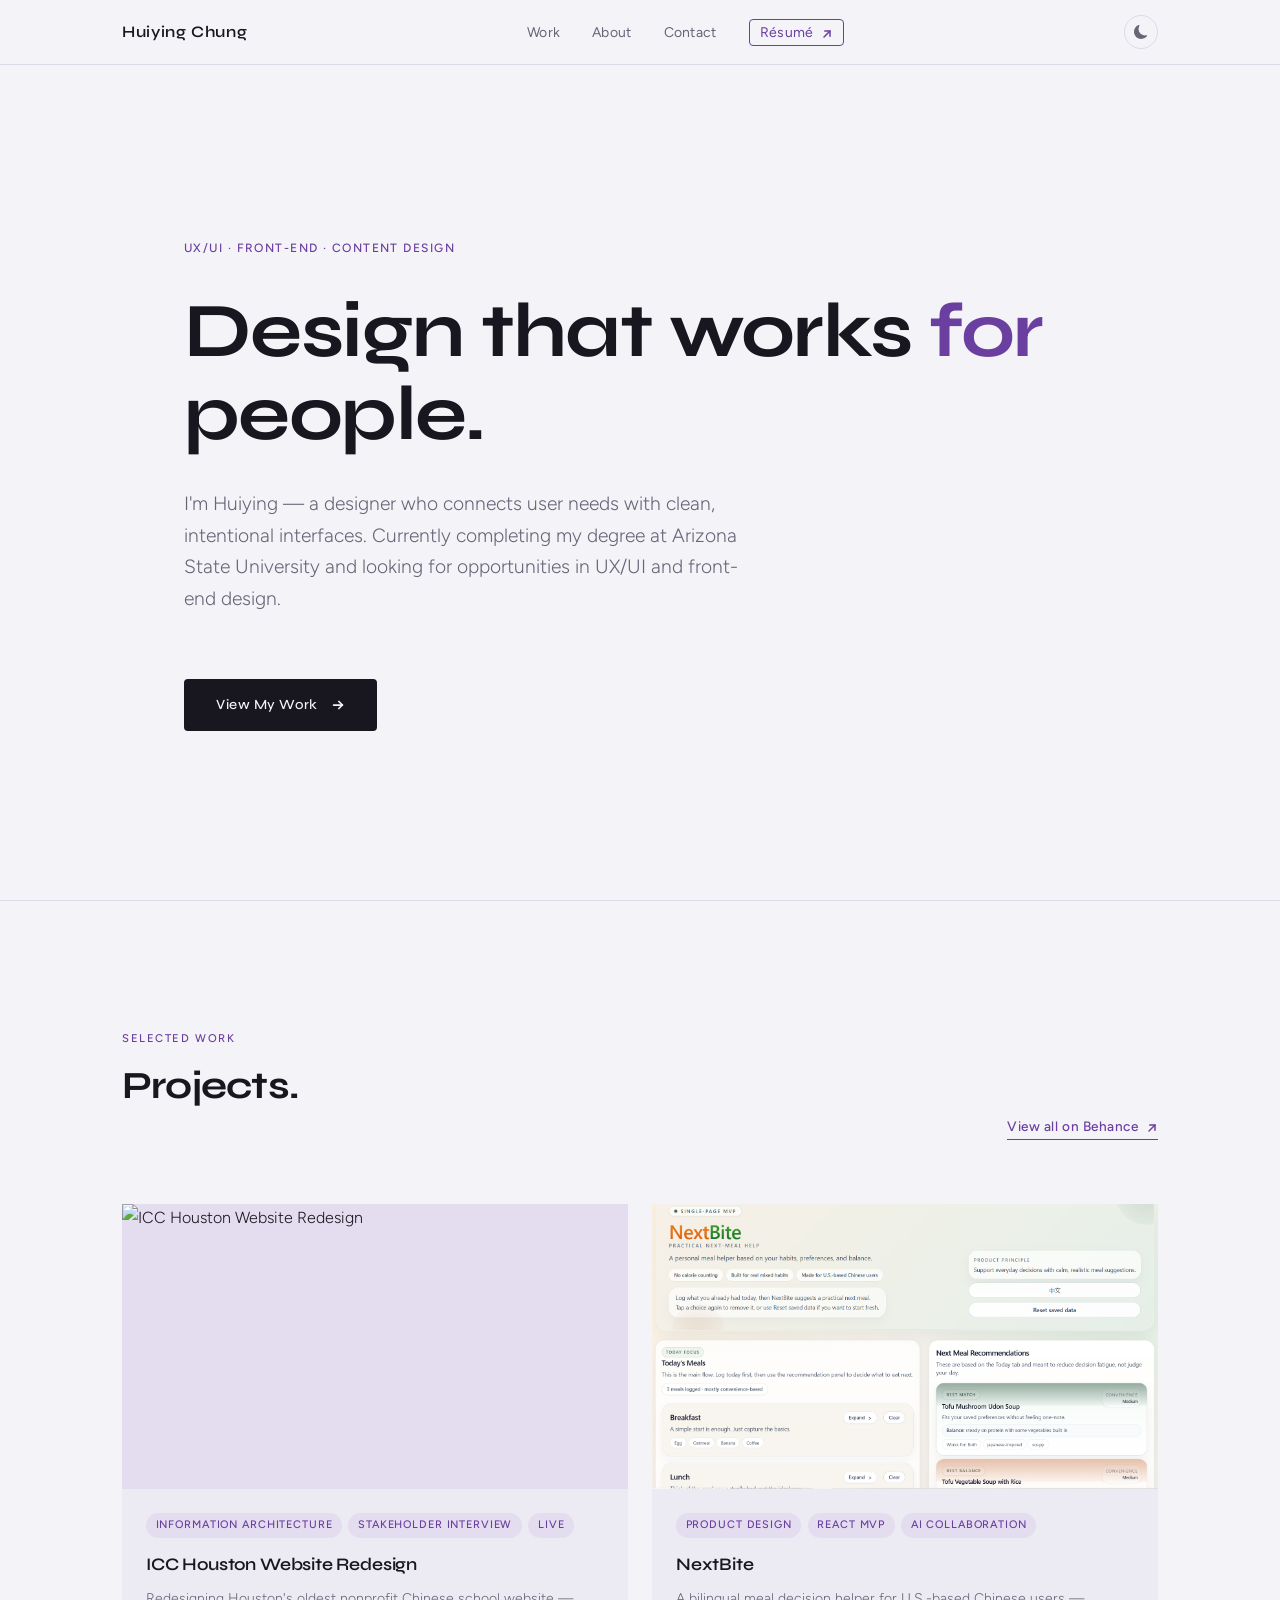
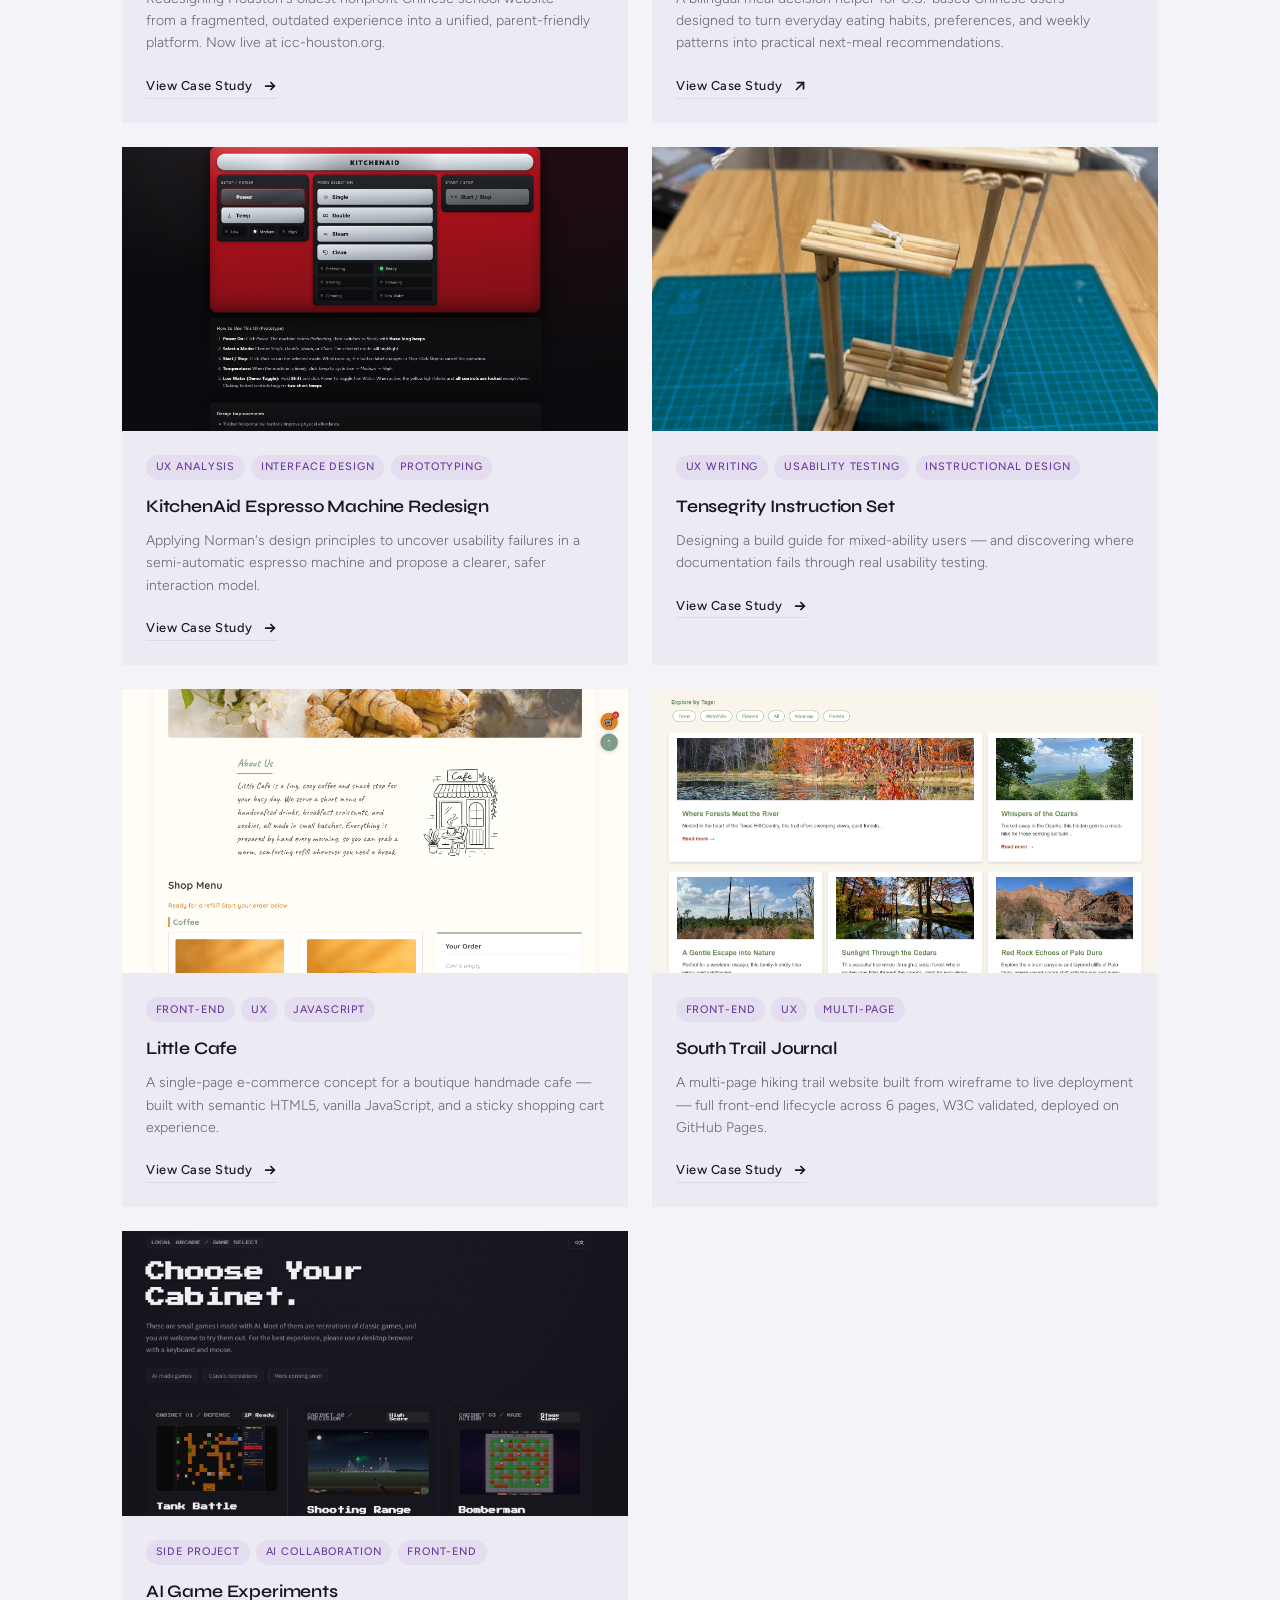
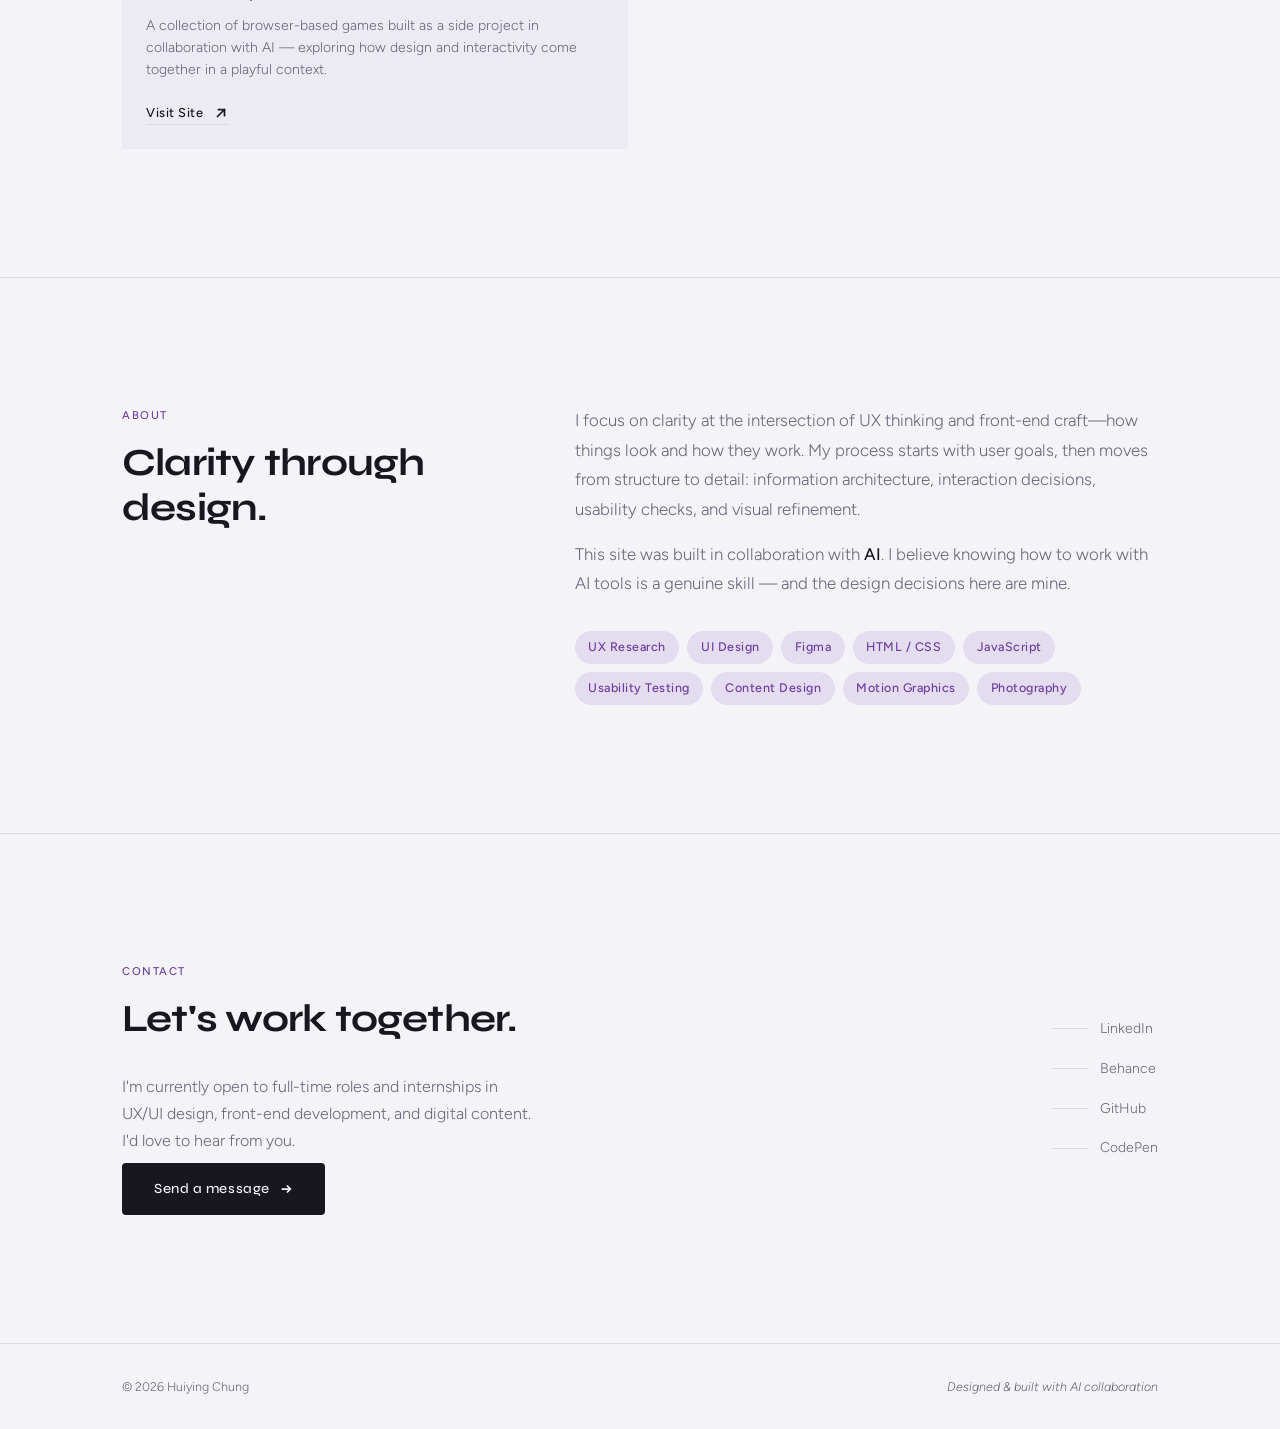
==== index.html @ ddc7950b "updated case study" ====
﻿<!DOCTYPE html>
<html lang="en">
<head>
  <meta charset="UTF-8">
  <meta name="viewport" content="width=device-width, initial-scale=1.0">
  <title>Huiying Chung — UX/UI & Front-End Designer</title>
  <link rel="icon" href="favicon.svg" type="image/svg+xml">

  <!-- Fonts: Syne (headings) + Figtree (body) -->
  <link rel="preconnect" href="https://fonts.googleapis.com">
  <link rel="preconnect" href="https://fonts.gstatic.com" crossorigin>
  <link href="https://fonts.googleapis.com/css2?family=Syne:wght@400;500;600;700&amp;family=Figtree:ital,wght@0,300;0,400;0,500;1,300&amp;display=swap" rel="stylesheet">

  <link rel="stylesheet" href="css/index.css">
  <script defer src="/_vercel/speed-insights/script.js"></script>

  <!-- SEO -->
  <meta name="description" content="Huiying Chung — UX/UI and front-end designer specializing in user-centered interfaces, content design, and instructional UX. Portfolio of case studies. ASU, graduating Summer 2026.">
  <meta name="author" content="Huiying Chung">
  <meta name="robots" content="index, follow">
  <link rel="canonical" href="https://huiyingchung.github.io/">
  <meta property="og:title" content="Huiying Chung — UX/UI &amp; Front-End Designer">
  <meta property="og:description" content="UX/UI and front-end designer specializing in user-centered interfaces, content design, and instructional UX. View my portfolio and case studies.">
  <meta property="og:type" content="website">
  <meta property="og:url" content="https://huiyingchung.github.io/">
  <meta name="twitter:card" content="summary">
  <meta name="twitter:title" content="Huiying Chung — UX/UI &amp; Front-End Designer">
  <meta name="twitter:description" content="UX/UI and front-end designer specializing in user-centered interfaces, content design, and instructional UX. View my portfolio and case studies.">
</head>
<body>

  <!-- NAV -->
  <nav aria-label="Main navigation">
    <div class="container nav-inner">
      <a href="#hero" class="nav-logo">Huiying Chung</a>
      <ul class="nav-links">
        <li><a href="#work">Work</a></li>
        <li><a href="#about">About</a></li>
        <li><a href="#contact">Contact</a></li>
        <li><a href="HuiyingChung_Resume.pdf" target="_blank" class="nav-resume">Résumé <svg width="12" height="12" viewBox="0 0 16 16" fill="none" stroke="currentColor" stroke-width="2" stroke-linecap="round" stroke-linejoin="round" aria-hidden="true" style="display:inline-block;vertical-align:middle;margin-left:4px"><path d="M4 12L12 4"/><path d="M5 4h7v7"/></svg></a></li>
      </ul>
      <button class="hamburger" id="hamburger" aria-label="Open menu" aria-expanded="false">
        <span></span><span></span><span></span>
      </button>
      <button class="theme-btn" id="themeBtn" aria-label="Toggle theme">
        <svg class="icon-moon" viewBox="0 0 16 16" fill="currentColor" aria-hidden="true"><path d="M6 .278a.768.768 0 0 1 .08.858 7.208 7.208 0 0 0-.878 3.46c0 4.021 3.278 7.277 7.318 7.277.527 0 1.04-.055 1.533-.16a.787.787 0 0 1 .81.316.733.733 0 0 1-.031.893A8.349 8.349 0 0 1 8.344 16C3.734 16 0 12.286 0 7.71 0 4.266 2.114 1.312 5.124.06A.752.752 0 0 1 6 .278z"/></svg>
        <svg class="icon-sun" viewBox="0 0 16 16" fill="currentColor" aria-hidden="true"><path d="M8 12a4 4 0 1 0 0-8 4 4 0 0 0 0 8zM8 0a.5.5 0 0 1 .5.5v2a.5.5 0 0 1-1 0v-2A.5.5 0 0 1 8 0zm0 13a.5.5 0 0 1 .5.5v2a.5.5 0 0 1-1 0v-2A.5.5 0 0 1 8 13zm8-5a.5.5 0 0 1-.5.5h-2a.5.5 0 0 1 0-1h2a.5.5 0 0 1 .5.5zM3 8a.5.5 0 0 1-.5.5h-2a.5.5 0 0 1 0-1h2A.5.5 0 0 1 3 8zm10.657-5.657a.5.5 0 0 1 0 .707l-1.414 1.415a.5.5 0 1 1-.707-.708l1.414-1.414a.5.5 0 0 1 .707 0zm-9.193 9.193a.5.5 0 0 1 0 .707L3.05 13.657a.5.5 0 0 1-.707-.707l1.414-1.414a.5.5 0 0 1 .707 0zm9.193 2.121a.5.5 0 0 1-.707 0l-1.414-1.414a.5.5 0 0 1 .707-.707l1.414 1.414a.5.5 0 0 1 0 .707zM4.464 4.465a.5.5 0 0 1-.707 0L2.343 3.05a.5.5 0 1 1 .707-.707l1.414 1.414a.5.5 0 0 1 0 .708z"/></svg>
      </button>
    </div>
  </nav>

  <!-- Mobile menu -->
  <div class="mobile-menu" id="mobileMenu" aria-hidden="true">
    <ul>
      <li><a href="#about">About</a></li>
      <li><a href="#work">Work</a></li>
      <li><a href="#contact">Contact</a></li>
      <li><a href="HuiyingChung_Resume.pdf" target="_blank" class="nav-resume">Résumé <svg width="12" height="12" viewBox="0 0 16 16" fill="none" stroke="currentColor" stroke-width="2" stroke-linecap="round" stroke-linejoin="round" aria-hidden="true" style="display:inline-block;vertical-align:middle;margin-left:4px"><path d="M4 12L12 4"/><path d="M5 4h7v7"/></svg></a></li>
    </ul>
  </div>

  <!-- HERO -->
  <section id="hero">
    <div class="container">
      <p class="hero-label fade-up">UX/UI · Front-End · Content Design</p>
      <h1 class="hero-title fade-up delay-1">
        Design that works <em>for</em> people.
      </h1>
      <p class="hero-sub fade-up delay-2">
        I'm Huiying — a designer who connects user needs with clean, intentional interfaces.
        Currently completing my degree at Arizona State University and
        looking for opportunities in UX/UI and front-end design.
      </p>
      <a href="#work" class="hero-cta fade-up delay-3">
        View My Work <svg width="14" height="14" viewBox="0 0 16 16" fill="none" stroke="currentColor" stroke-width="2" stroke-linecap="round" stroke-linejoin="round" aria-hidden="true" style="display:inline-block;vertical-align:middle;margin-left:4px"><path d="M3 8h10"/><path d="M9 4l4 4-4 4"/></svg>
      </a>
    </div>
  </section>

  <!-- WORK -->
  <section id="work">
    <div class="container">
      <div class="work-header">
        <div>
          <p class="section-label">Selected Work</p>
          <h2 class="section-title">Projects.</h2>
        </div>
        <a href="https://www.behance.net/huichung" target="_blank">View all on Behance <svg width="12" height="12" viewBox="0 0 16 16" fill="none" stroke="currentColor" stroke-width="2" stroke-linecap="round" stroke-linejoin="round" aria-hidden="true" style="display:inline-block;vertical-align:middle;margin-left:4px"><path d="M4 12L12 4"/><path d="M5 4h7v7"/></svg></a>
      </div>

      <div class="work-grid">

        <article class="card">
          <div class="card-thumb">
            <img src="images/case-study-card-2.png" alt="ICC Houston Website Redesign">
          </div>
          <div class="card-body">
            <ul class="card-tags">
              <li class="card-tag">Information Architecture</li>
              <li class="card-tag">stakeholder interview</li>
              <li class="card-tag">live</li>
            </ul>
            <h3 class="card-title">ICC Houston Website Redesign</h3>
            <p class="card-desc">Redesigning Houston's oldest nonprofit Chinese school website — from a fragmented, outdated experience into a unified, parent-friendly platform. Now live at icc-houston.org.</p>
            <a href="icc-case-study.html" class="card-link">View Case Study <svg width="14" height="14" viewBox="0 0 16 16" fill="none" stroke="currentColor" stroke-width="2" stroke-linecap="round" stroke-linejoin="round" aria-hidden="true" style="display:inline-block;vertical-align:middle;margin-left:4px"><path d="M3 8h10"/><path d="M9 4l4 4-4 4"/></svg></a>
          </div>
        </article>

        <article class="card">
          <div class="card-thumb">
            <img src="images/next-bite.PNG" alt="NextBite meal helper preview - a personal meal recommendation app">
          </div>
          <div class="card-body">
            <ul class="card-tags">
              <li class="card-tag">Product Design</li>
              <li class="card-tag">React MVP</li>
              <li class="card-tag">AI Collaboration</li>
            </ul>
            <h3 class="card-title">NextBite</h3>
            <p class="card-desc">A bilingual meal decision helper for U.S.-based Chinese users — designed to turn everyday eating habits, preferences, and weekly patterns into practical next-meal recommendations.</p>
            <a href="next-bite-case-study.html" class="card-link">View Case Study <svg width="14" height="14" viewBox="0 0 16 16" fill="none" stroke="currentColor" stroke-width="2" stroke-linecap="round" stroke-linejoin="round" aria-hidden="true" style="display:inline-block;vertical-align:middle;margin-left:4px"><path d="M4 12L12 4"/><path d="M5 4h7v7"/></svg></a>
          </div>
        </article>

        <article class="card">
          <div class="card-thumb">
            <img src="images/case-study-card-1.png" alt="KitchenAid Espresso Machine Redesign – a usability analysis">
          </div>
          <div class="card-body">
            <ul class="card-tags">
              <li class="card-tag">UX Analysis</li>
              <li class="card-tag">Interface Design</li>
              <li class="card-tag">Prototyping</li>
            </ul>
            <h3 class="card-title">KitchenAid Espresso Machine Redesign</h3>
            <p class="card-desc">Applying Norman's design principles to uncover usability failures in a semi-automatic espresso machine and propose a clearer, safer interaction model.</p>
            <a href="coffeemaker-ui-case-study.html" class="card-link">View Case Study <svg width="14" height="14" viewBox="0 0 16 16" fill="none" stroke="currentColor" stroke-width="2" stroke-linecap="round" stroke-linejoin="round" aria-hidden="true" style="display:inline-block;vertical-align:middle;margin-left:4px"><path d="M3 8h10"/><path d="M9 4l4 4-4 4"/></svg></a>
          </div>
        </article>

        <article class="card">
          <div class="card-thumb">
            <img src="images/case-study-card-5.jpeg" alt="Tensegrity Instruction Set – a build guide for mixed-ability users">
          </div>
          <div class="card-body">
            <ul class="card-tags">
              <li class="card-tag">UX Writing</li>
              <li class="card-tag">Usability Testing</li>
              <li class="card-tag">Instructional Design</li>
            </ul>
            <h3 class="card-title">Tensegrity Instruction Set</h3>
            <p class="card-desc">Designing a build guide for mixed-ability users — and discovering where documentation fails through real usability testing.</p>
            <a href="tensegrity-case-study.html" class="card-link">View Case Study <svg width="14" height="14" viewBox="0 0 16 16" fill="none" stroke="currentColor" stroke-width="2" stroke-linecap="round" stroke-linejoin="round" aria-hidden="true" style="display:inline-block;vertical-align:middle;margin-left:4px"><path d="M3 8h10"/><path d="M9 4l4 4-4 4"/></svg></a>
          </div>
        </article>

        <article class="card">
          <div class="card-thumb">
            <img src="images/case-study-card-3.png" alt="Little Cafe website – mobile ordering interface for artisan cafe">
          </div>
          <div class="card-body">
            <ul class="card-tags">
              <li class="card-tag">Front-End</li>
              <li class="card-tag">UX</li>
              <li class="card-tag">JavaScript</li>
            </ul>
            <h3 class="card-title">Little Cafe</h3>
            <p class="card-desc">A single-page e-commerce concept for a boutique handmade cafe — built with semantic HTML5, vanilla JavaScript, and a sticky shopping cart experience.</p>
            <a href="little-cafe-case-study.html" class="card-link">View Case Study <svg width="14" height="14" viewBox="0 0 16 16" fill="none" stroke="currentColor" stroke-width="2" stroke-linecap="round" stroke-linejoin="round" aria-hidden="true" style="display:inline-block;vertical-align:middle;margin-left:4px"><path d="M3 8h10"/><path d="M9 4l4 4-4 4"/></svg></a>
          </div>
        </article>

        <article class="card">
          <div class="card-thumb">
            <img src="images/case-study-card-4.png" alt="South Trail Journal website – nature-themed hiking guide">
            <!-- <span class="card-thumb-label">Front-End · UX · Multi-Page</span> -->
          </div>
          <div class="card-body">
            <ul class="card-tags">
              <li class="card-tag">Front-End</li>
              <li class="card-tag">UX</li>
              <li class="card-tag">Multi-Page</li>
            </ul>
            <h3 class="card-title">South Trail Journal</h3>
            <p class="card-desc">A multi-page hiking trail website built from wireframe to live deployment — full front-end lifecycle across 6 pages, W3C validated, deployed on GitHub Pages.</p>
            <a href="south-trail-journal-case-study.html" class="card-link">View Case Study <svg width="14" height="14" viewBox="0 0 16 16" fill="none" stroke="currentColor" stroke-width="2" stroke-linecap="round" stroke-linejoin="round" aria-hidden="true" style="display:inline-block;vertical-align:middle;margin-left:4px"><path d="M3 8h10"/><path d="M9 4l4 4-4 4"/></svg></a>
          </div>
        </article>

        <article class="card" data-new-tab>
          <div class="card-thumb">
            <img src="images/claude-games.JPG" alt="AI Games Landing Page preview – browser-based games built with AI">
          </div>
          <div class="card-body">
            <ul class="card-tags">
              <li class="card-tag">Side Project</li>
              <li class="card-tag">AI Collaboration</li>
              <li class="card-tag">Front-End</li>
            </ul>
            <h3 class="card-title">AI Game Experiments</h3>
            <p class="card-desc">A collection of browser-based games built as a side project in collaboration with AI — exploring how design and interactivity come together in a playful context.</p>
            <a href="https://claude-games.vercel.app/" target="_blank" class="card-link">Visit Site <svg width="14" height="14" viewBox="0 0 16 16" fill="none" stroke="currentColor" stroke-width="2" stroke-linecap="round" stroke-linejoin="round" aria-hidden="true" style="display:inline-block;vertical-align:middle;margin-left:4px"><path d="M4 12L12 4"/><path d="M5 4h7v7"/></svg></a>
          </div>
        </article>
        

      </div>
    </div>
  </section>

  <!-- ABOUT -->
  <section id="about">
    <div class="container">
      <div class="about-grid">
        <div>
          <p class="section-label">About</p>
          <h2 class="section-title">Clarity through design.</h2>
        </div>
        <div class="about-body">

          <p>
            I focus on clarity at the intersection of UX thinking and front-end craft—how things look and how they work. My process starts with user goals, then moves from structure to detail: information architecture, interaction decisions, usability checks, and visual refinement.
          </p>
          <p>
            This site was built in collaboration with <strong>AI</strong>. I believe knowing how to
            work with AI tools is a genuine skill — and the design decisions here are mine.
          </p>
          <ul class="skills-list">
            <li class="skill-tag">UX Research</li>
            <li class="skill-tag">UI Design</li>
            <li class="skill-tag">Figma</li>
            <li class="skill-tag">HTML / CSS</li>
            <li class="skill-tag">JavaScript</li>
            <li class="skill-tag">Usability Testing</li>
            <li class="skill-tag">Content Design</li>
            <li class="skill-tag">Motion Graphics</li>
            <li class="skill-tag">Photography</li>
          </ul>
        </div>
      </div>
    </div>
  </section>

  <!-- CONTACT -->
  <section id="contact">
    <div class="container">
      <div class="contact-inner">
        <div>
          <p class="section-label">Contact</p>
          <h2 class="section-title">Let's work together.</h2>
          <p class="contact-text">
            I'm currently open to full-time roles and internships in
            UX/UI design, front-end development, and digital content.
            I'd love to hear from you.
          </p>
          <a href="contact.html" class="hero-cta" style="margin-top:0.5rem;">
            Send a message
            <svg viewBox="0 0 16 16" fill="none" stroke="currentColor" stroke-width="2" width="14" height="14" aria-hidden="true">
              <path d="M3 8h10M9 4l4 4-4 4"/>
            </svg>
          </a>
        </div>
        <ul class="social-links">
          <li><a href="https://www.linkedin.com/in/huiying-chung-013057a0/" target="_blank" class="social-link">
            <span></span> LinkedIn
          </a></li>
          <li><a href="https://www.behance.net/huichung" target="_blank" class="social-link">
            <span></span> Behance
          </a></li>
          <li><a href="https://github.com/HuiYingChung" target="_blank" class="social-link">
            <span></span> GitHub
          </a></li>
          <li><a href="https://codepen.io/HuiYingChung" target="_blank" class="social-link">
            <span></span> CodePen
          </a></li>
        </ul>
      </div>
    </div>
  </section>

  <!-- FOOTER -->
  <footer>
    <div class="container footer-inner">
      <span class="footer-copy">© 2026 Huiying Chung</span>
      <span class="footer-note">Designed &amp; built with AI collaboration</span>
    </div>
  </footer>

  <button class="back-to-top" id="backToTop" aria-label="Back to top">
    <svg viewBox="0 0 16 16" fill="none" stroke="currentColor" stroke-width="2.5">
      <path d="M8 12V4M4 7l4-4 4 4"/>
    </svg>
  </button>

  <script src="js/script.js"></script>

</body>
</html>
---- css/index.css ----
/* ─── Design Tokens ─────────────────────────────────────── */
:root {
  --bg:          #F4F3F7;
  --bg-card:     #ECEAF2;
  --text:        #18161F;
  --text-muted:  #6A6478;
  --accent:      #6B3FA0;
  --accent-soft: #E4DCEF;
  --border:      #DDD9E8;

  --font-display: 'Syne', sans-serif;
  --font-body:    'Figtree', sans-serif;

  --space-xs:  0.5rem;
  --space-sm:  1rem;
  --space-md:  2rem;
  --space-lg:  4rem;
  --space-xl:  8rem;

  --radius:    4px;
  --radius-md: 10px;

  --max-w: 1100px;
}

/* ─── Dark Mode Tokens ───────────────────────────────────── */
[data-theme="dark"] {
  --bg:          #100E16;
  --bg-card:     #1A1723;
  --text:        #EDE9F5;
  --text-muted:  #A89DBF;
  --accent:      #9B6FD0;
  --accent-soft: #2E2245;
  --border:      #302848;
}

[data-theme="dark"] .card-tag {
  color: #B88FE0;
}

/* ─── Reset ──────────────────────────────────────────────── */
*, *::before, *::after { box-sizing: border-box; margin: 0; padding: 0; }
html { scroll-behavior: smooth; }
body {
  background: var(--bg);
  color: var(--text);
  font-family: var(--font-body);
  font-weight: 300;
  line-height: 1.7;
  -webkit-font-smoothing: antialiased;
}
a { color: inherit; text-decoration: none; }
img { display: block; width: 100%; }

body, nav, .card, .skill-tag, .card-tag {
  transition: background 0.3s, color 0.3s, border-color 0.3s;
}

/* ─── Utility ────────────────────────────────────────────── */
.container {
  max-width: var(--max-w);
  margin: 0 auto;
  padding: 0 var(--space-md);
}

/* ─── Page load fade-in ──────────────────────────────────── */
@keyframes fadeUp {
  from { opacity: 0; transform: translateY(24px); }
  to   { opacity: 1; transform: translateY(0); }
}
.fade-up {
  opacity: 0;
  animation: fadeUp 0.8s cubic-bezier(0.22, 1, 0.36, 1) forwards;
}
.delay-1 { animation-delay: 0.15s; }
.delay-2 { animation-delay: 0.30s; }
.delay-3 { animation-delay: 0.45s; }

/* ════════════════════════════════════════════════════════════
   NAV
════════════════════════════════════════════════════════════ */
nav {
  position: fixed;
  top: 0; left: 0; right: 0;
  z-index: 100;
  background: color-mix(in srgb, var(--bg) 88%, transparent);
  backdrop-filter: blur(12px);
  -webkit-backdrop-filter: blur(12px);
  border-bottom: 1px solid var(--border);
  transition: background 0.3s, border-color 0.3s;
}
.nav-inner {
  display: flex;
  align-items: center;
  justify-content: space-between;
  height: 64px;
}
.nav-logo {
  font-family: var(--font-display);
  font-weight: 600;
  font-size: 1rem;
  letter-spacing: 0.04em;
}
.nav-links {
  display: flex;
  gap: var(--space-md);
  list-style: none;
}
.nav-links a {
  font-size: 0.875rem;
  font-weight: 400;
  color: var(--text-muted);
  letter-spacing: 0.02em;
  transition: color 0.2s;
}
.nav-links a:hover { color: var(--text); }
.nav-resume {
  color: var(--accent) !important;
  border: 1px solid var(--accent);
  padding: 0.25rem 0.65rem;
  border-radius: 4px;
  transition: background 0.2s, color 0.2s !important;
}
.nav-resume:hover { background: var(--accent); color: var(--bg) !important; }

.theme-btn {
  width: 34px;
  height: 34px;
  display: flex;
  align-items: center;
  justify-content: center;
  background: none;
  border: 1px solid var(--border);
  border-radius: 50%;
  cursor: pointer;
  color: var(--text-muted);
  transition: border-color 0.2s, color 0.2s;
}
.theme-btn:hover { border-color: var(--accent); color: var(--text); }
.theme-btn svg { width: 14px; height: 14px; fill: currentColor; }
.theme-btn .icon-sun  { display: none; }
.theme-btn .icon-moon { display: block; }
[data-theme="dark"] .theme-btn .icon-sun  { display: block; }
[data-theme="dark"] .theme-btn .icon-moon { display: none; }

/* ════════════════════════════════════════════════════════════
   HERO
════════════════════════════════════════════════════════════ */
#hero {
  padding-top: calc(64px + var(--space-xl));
  padding-bottom: var(--space-xl);
  min-height: 100svh;
  display: flex;
  align-items: center;
}
.hero-label {
  display: inline-block;
  font-size: 0.75rem;
  font-weight: 500;
  letter-spacing: 0.12em;
  text-transform: uppercase;
  color: var(--accent);
  margin-bottom: var(--space-md);
}
.hero-title {
  font-family: var(--font-display);
  font-size: clamp(2.8rem, 6vw, 5.5rem);
  font-weight: 700;
  line-height: 1.08;
  letter-spacing: -0.02em;
  max-width: 16ch;
  margin-bottom: var(--space-md);
}
.hero-title em {
  font-style: normal;
  color: var(--accent);
}
.hero-sub {
  font-size: clamp(1rem, 1.5vw, 1.2rem);
  font-weight: 300;
  color: var(--text-muted);
  max-width: 48ch;
  margin-bottom: var(--space-lg);
  line-height: 1.65;
}
.hero-cta {
  display: inline-flex;
  align-items: center;
  gap: 0.6rem;
  background: var(--text);
  color: var(--bg);
  font-family: var(--font-display);
  font-size: 0.875rem;
  font-weight: 500;
  letter-spacing: 0.04em;
  padding: 0.9rem 2rem;
  border-radius: var(--radius);
  transition: background 0.2s, transform 0.2s;
}
.hero-cta:hover {
  background: var(--accent);
  transform: translateY(-2px);
}

/* ════════════════════════════════════════════════════════════
   SECTION SHARED
════════════════════════════════════════════════════════════ */
section { padding: var(--space-xl) 0; }
.section-label {
  font-size: 0.7rem;
  font-weight: 500;
  letter-spacing: 0.14em;
  text-transform: uppercase;
  color: var(--accent);
  margin-bottom: var(--space-sm);
}
.section-title {
  font-family: var(--font-display);
  font-size: clamp(1.8rem, 3vw, 2.6rem);
  font-weight: 700;
  letter-spacing: -0.02em;
  line-height: 1.15;
  margin-bottom: var(--space-md);
}

/* ════════════════════════════════════════════════════════════
   ABOUT
════════════════════════════════════════════════════════════ */
#about { border-top: 1px solid var(--border); }
.about-grid {
  display: grid;
  grid-template-columns: 1fr 1.5fr;
  gap: var(--space-lg);
  align-items: start;
}
.about-body {
  font-size: 1.05rem;
  color: var(--text-muted);
  line-height: 1.75;
}
.about-body p + p { margin-top: var(--space-sm); }
.about-body strong { color: var(--text); font-weight: 500; }
.skills-list {
  display: flex;
  flex-wrap: wrap;
  gap: 0.5rem;
  margin-top: var(--space-md);
  list-style: none;
  padding: 0;
}
.skill-tag {
  font-size: 0.78rem;
  font-weight: 500;
  letter-spacing: 0.04em;
  color: var(--accent);
  background: var(--accent-soft);
  padding: 0.35rem 0.85rem;
  border-radius: 999px;
}

/* ════════════════════════════════════════════════════════════
   WORK
════════════════════════════════════════════════════════════ */
#work { border-top: 1px solid var(--border); }
.work-header {
  display: flex;
  align-items: flex-end;
  justify-content: space-between;
  margin-bottom: var(--space-lg);
  flex-wrap: wrap;
  gap: var(--space-sm);
}
.work-header a {
  font-size: 0.85rem;
  color: var(--accent);
  font-weight: 500;
  letter-spacing: 0.04em;
  border-bottom: 1px solid currentColor;
  padding-bottom: 1px;
  transition: opacity 0.2s;
}
.work-header a:hover { opacity: 0.7; }
.work-grid {
  display: grid;
  grid-template-columns: repeat(2, 1fr);
  gap: 1.5rem;
}
.card {
  background: var(--bg-card);
  border-radius: 0;
  overflow: hidden;
  position: relative;
  cursor: pointer;
  transition: transform 0.25s cubic-bezier(0.22, 1, 0.36, 1), box-shadow 0.25s;
}
.card:hover {
  transform: translateY(-6px);
  box-shadow: 0 16px 40px rgba(26,26,24,0.08);
}
.card-thumb {
  aspect-ratio: 16 / 9;
  background: var(--accent-soft);
  position: relative;
  overflow: hidden;
  display: flex;
  align-items: center;
  justify-content: center;
}
.card-thumb img {
  position: absolute;
  inset: 0;
  width: 100%;
  height: 100%;
  object-fit: cover;
  transition: transform 0.4s ease;
}
.card:hover .card-thumb img { transform: scale(1.04); }
.card-thumb-label {
  position: absolute;
  bottom: 0.75rem;
  left: 0.75rem;
  font-family: var(--font-display);
  font-size: 0.68rem;
  font-weight: 600;
  letter-spacing: 0.12em;
  text-transform: uppercase;
  color: var(--accent);
  background: color-mix(in srgb, var(--bg) 90%, transparent);
  padding: 0.25rem 0.55rem;
  border-radius: 3px;
  backdrop-filter: blur(6px);
}
.card-body { padding: 1.5rem; }
.card-tags {
  display: flex;
  gap: 0.4rem;
  flex-wrap: wrap;
  margin-bottom: 0.75rem;
  list-style: none;
  padding: 0;
}
.card-tag {
  font-size: 0.68rem;
  font-weight: 500;
  letter-spacing: 0.08em;
  text-transform: uppercase;
  color: var(--accent);
  background: var(--accent-soft);
  padding: 0.2rem 0.6rem;
  border-radius: 999px;
}
.card-title {
  font-family: var(--font-display);
  font-size: 1.1rem;
  font-weight: 600;
  letter-spacing: -0.01em;
  margin-bottom: 0.5rem;
}
.card-desc {
  font-size: 0.875rem;
  color: var(--text-muted);
  line-height: 1.6;
}
.card-link {
  display: inline-flex;
  align-items: center;
  gap: 0.4rem;
  margin-top: 1.25rem;
  font-size: 0.8rem;
  font-weight: 500;
  color: var(--text);
  letter-spacing: 0.04em;
  border-bottom: 1px solid var(--border);
  padding-bottom: 1px;
  transition: border-color 0.2s, color 0.2s;
}
.card:hover .card-link { color: var(--accent); border-color: var(--accent); }

/* ════════════════════════════════════════════════════════════
   CONTACT
════════════════════════════════════════════════════════════ */
#contact { border-top: 1px solid var(--border); }
.contact-inner {
  display: grid;
  grid-template-columns: 1fr 1fr;
  gap: var(--space-lg);
  align-items: center;
}
.contact-text {
  font-size: 1rem;
  color: var(--text-muted);
  max-width: 42ch;
  line-height: 1.7;
}
.contact-email {
  font-family: var(--font-display);
  font-size: clamp(1.2rem, 2vw, 1.8rem);
  font-weight: 600;
  color: var(--text);
  letter-spacing: -0.01em;
  display: inline-block;
  margin-top: var(--space-sm);
  border-bottom: 2px solid var(--accent);
  padding-bottom: 2px;
  transition: color 0.2s;
}
.contact-email:hover { color: var(--accent); }
.social-links {
  display: flex;
  flex-direction: column;
  gap: 1rem;
  justify-self: end;
  list-style: none;
  padding: 0;
}
.social-link {
  display: flex;
  align-items: center;
  gap: 0.75rem;
  font-size: 0.875rem;
  color: var(--text-muted);
  transition: color 0.2s;
}
.social-link:hover { color: var(--text); }
.social-link span {
  width: 36px;
  height: 1px;
  background: var(--border);
  transition: width 0.3s, background 0.2s;
}
.social-link:hover span { width: 56px; background: var(--accent); }

/* ════════════════════════════════════════════════════════════
   FOOTER
════════════════════════════════════════════════════════════ */
footer { border-top: 1px solid var(--border); padding: var(--space-md) 0; }
.footer-inner {
  display: flex;
  justify-content: space-between;
  align-items: center;
  flex-wrap: wrap;
  gap: var(--space-sm);
}
.footer-copy  { font-size: 0.78rem; color: var(--text-muted); }
.footer-note  { font-size: 0.78rem; color: var(--text-muted); font-style: italic; }

/* ════════════════════════════════════════════════════════════
   BACK TO TOP
════════════════════════════════════════════════════════════ */
.back-to-top {
  position: fixed;
  bottom: 2rem;
  right: 2rem;
  z-index: 90;
  width: 42px;
  height: 42px;
  border-radius: 50%;
  border: 1px solid var(--border);
  background: color-mix(in srgb, var(--bg) 90%, transparent);
  color: var(--text-muted);
  backdrop-filter: blur(8px);
  cursor: pointer;
  display: flex;
  align-items: center;
  justify-content: center;
  opacity: 0;
  transform: translateY(8px);
  pointer-events: none;
  transition: opacity 0.3s, transform 0.3s, border-color 0.2s, color 0.2s;
}
.back-to-top.visible {
  opacity: 1;
  transform: translateY(0);
  pointer-events: auto;
}
.back-to-top:hover {
  border-color: var(--accent);
  color: var(--accent);
}
.back-to-top svg { width: 16px; height: 16px; }

/* ════════════════════════════════════════════════════════════
   RESPONSIVE
════════════════════════════════════════════════════════════ */
/* ════════════════════════════════════════════════════════════
   HAMBURGER + MOBILE MENU
════════════════════════════════════════════════════════════ */
.hamburger {
  display: none;
  flex-direction: column;
  justify-content: center;
  gap: 5px;
  width: 34px;
  height: 34px;
  background: none;
  border: none;
  cursor: pointer;
  padding: 0;
}
.hamburger span {
  display: block;
  width: 22px;
  height: 2px;
  background: var(--text-muted);
  border-radius: 2px;
  transition: transform 0.25s, opacity 0.25s, background 0.2s;
}
.hamburger.open span:nth-child(1) { transform: translateY(7px) rotate(45deg); }
.hamburger.open span:nth-child(2) { opacity: 0; }
.hamburger.open span:nth-child(3) { transform: translateY(-7px) rotate(-45deg); }

.mobile-menu {
  display: none;
  position: fixed;
  top: 64px;
  left: 0; right: 0;
  background: var(--bg);
  border-bottom: 1px solid var(--border);
  z-index: 99;
  padding: 1.25rem 1.5rem 1.5rem;
  transform: translateY(-8px);
  opacity: 0;
  pointer-events: none;
  transition: transform 0.25s ease, opacity 0.25s ease;
}
.mobile-menu.open {
  transform: translateY(0);
  opacity: 1;
  pointer-events: auto;
}
.mobile-menu ul {
  list-style: none;
  display: flex;
  flex-direction: column;
  gap: 0.25rem;
}
.mobile-menu a {
  display: block;
  padding: 0.6rem 0;
  font-size: 1rem;
  font-weight: 400;
  color: var(--text-muted);
  border-bottom: 1px solid var(--border);
  transition: color 0.2s;
}
.mobile-menu li:last-child a { border-bottom: none; }
.mobile-menu a:hover { color: var(--accent); }
.mobile-menu .nav-resume {
  color: var(--text-muted);
  border: none;
  padding: 0.6rem 0;
  border-radius: 0;
  background: none;
}
.mobile-menu .nav-resume:hover {
  background: none !important;
  color: var(--accent) !important;
}

@media (max-width: 768px) {
  .about-grid    { grid-template-columns: 1fr; }
  .work-grid     { grid-template-columns: 1fr; }
  .contact-inner { grid-template-columns: 1fr; }
  .social-links  { justify-self: start; }
  .nav-links     { display: none; }
  .hamburger     { display: flex; }
  .mobile-menu   { display: block; }
}
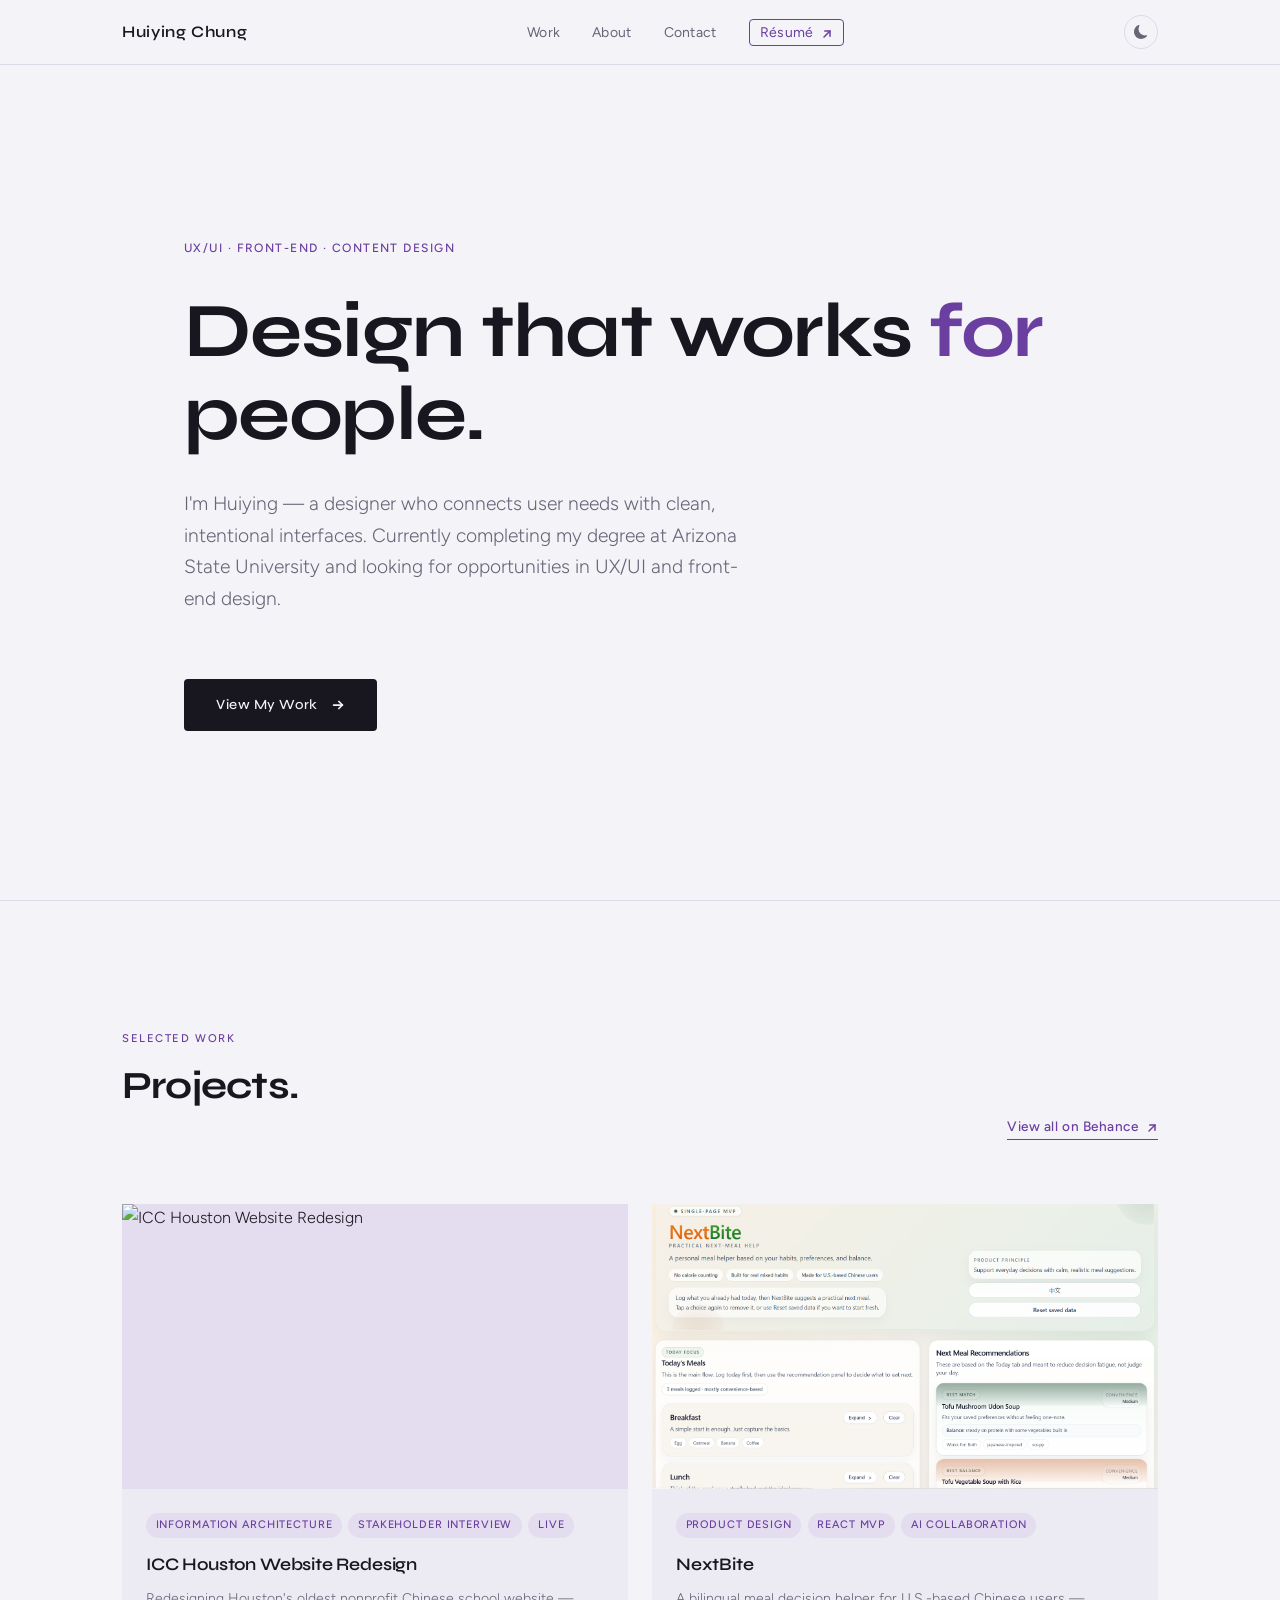
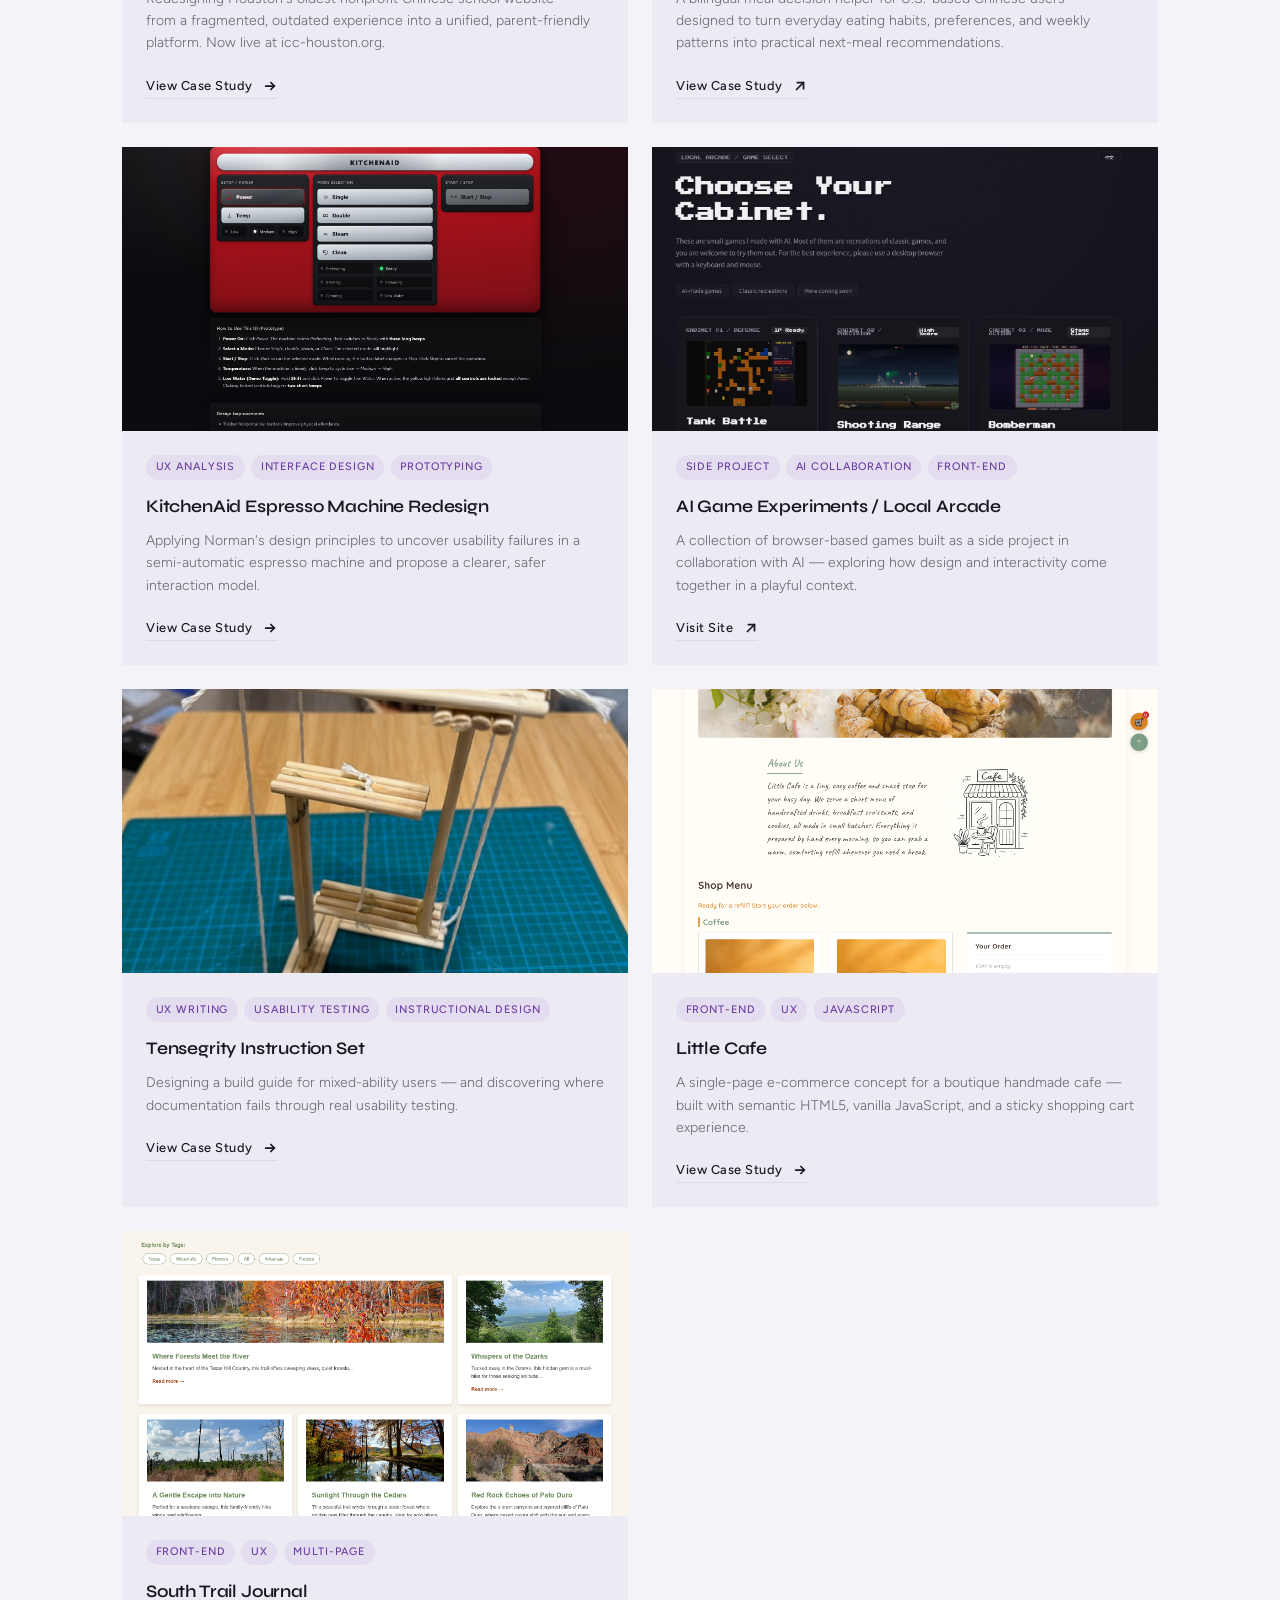
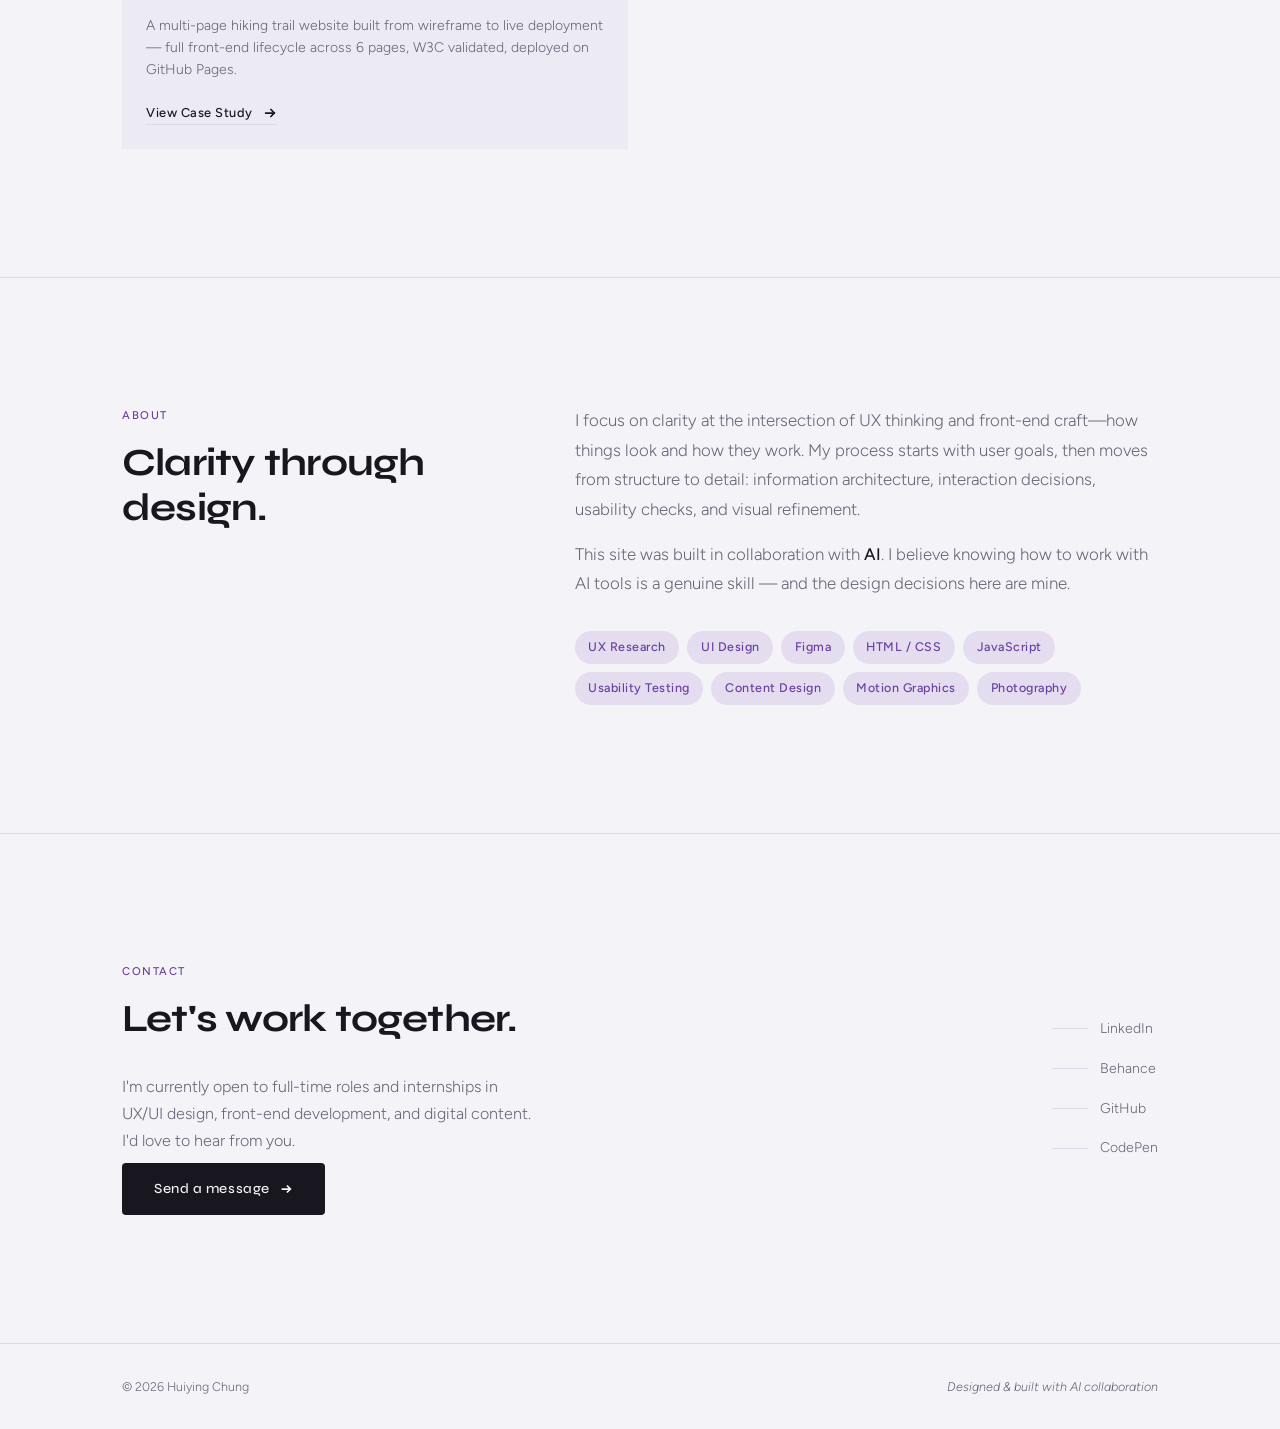
==== commit 619bd3d4: "Update index.html" ====
--- a/index.html
+++ b/index.html
@@ -13,6 +13,7 @@
 
   <link rel="stylesheet" href="css/index.css">
   <script defer src="/_vercel/speed-insights/script.js"></script>
+  <script defer src="/_vercel/insights/script.js"></script>
 
   <!-- SEO -->
   <meta name="description" content="Huiying Chung — UX/UI and front-end designer specializing in user-centered interfaces, content design, and instructional UX. Portfolio of case studies. ASU, graduating Summer 2026.">
@@ -138,6 +139,22 @@
           </div>
         </article>
 
+        <article class="card" data-new-tab>
+          <div class="card-thumb">
+            <img src="images/claude-games.JPG" alt="AI Games Landing Page preview – browser-based games built with AI">
+          </div>
+          <div class="card-body">
+            <ul class="card-tags">
+              <li class="card-tag">Side Project</li>
+              <li class="card-tag">AI Collaboration</li>
+              <li class="card-tag">Front-End</li>
+            </ul>
+            <h3 class="card-title">AI Game Experiments / Local Arcade</h3>
+            <p class="card-desc">A collection of browser-based games built as a side project in collaboration with AI — exploring how design and interactivity come together in a playful context.</p>
+            <a href="https://claude-games.vercel.app/" target="_blank" class="card-link">Visit Site <svg width="14" height="14" viewBox="0 0 16 16" fill="none" stroke="currentColor" stroke-width="2" stroke-linecap="round" stroke-linejoin="round" aria-hidden="true" style="display:inline-block;vertical-align:middle;margin-left:4px"><path d="M4 12L12 4"/><path d="M5 4h7v7"/></svg></a>
+          </div>
+        </article>
+
         <article class="card">
           <div class="card-thumb">
             <img src="images/case-study-card-5.jpeg" alt="Tensegrity Instruction Set – a build guide for mixed-ability users">
@@ -184,22 +201,6 @@
             <h3 class="card-title">South Trail Journal</h3>
             <p class="card-desc">A multi-page hiking trail website built from wireframe to live deployment — full front-end lifecycle across 6 pages, W3C validated, deployed on GitHub Pages.</p>
             <a href="south-trail-journal-case-study.html" class="card-link">View Case Study <svg width="14" height="14" viewBox="0 0 16 16" fill="none" stroke="currentColor" stroke-width="2" stroke-linecap="round" stroke-linejoin="round" aria-hidden="true" style="display:inline-block;vertical-align:middle;margin-left:4px"><path d="M3 8h10"/><path d="M9 4l4 4-4 4"/></svg></a>
-          </div>
-        </article>
-
-        <article class="card" data-new-tab>
-          <div class="card-thumb">
-            <img src="images/claude-games.JPG" alt="AI Games Landing Page preview – browser-based games built with AI">
-          </div>
-          <div class="card-body">
-            <ul class="card-tags">
-              <li class="card-tag">Side Project</li>
-              <li class="card-tag">AI Collaboration</li>
-              <li class="card-tag">Front-End</li>
-            </ul>
-            <h3 class="card-title">AI Game Experiments</h3>
-            <p class="card-desc">A collection of browser-based games built as a side project in collaboration with AI — exploring how design and interactivity come together in a playful context.</p>
-            <a href="https://claude-games.vercel.app/" target="_blank" class="card-link">Visit Site <svg width="14" height="14" viewBox="0 0 16 16" fill="none" stroke="currentColor" stroke-width="2" stroke-linecap="round" stroke-linejoin="round" aria-hidden="true" style="display:inline-block;vertical-align:middle;margin-left:4px"><path d="M4 12L12 4"/><path d="M5 4h7v7"/></svg></a>
           </div>
         </article>
         
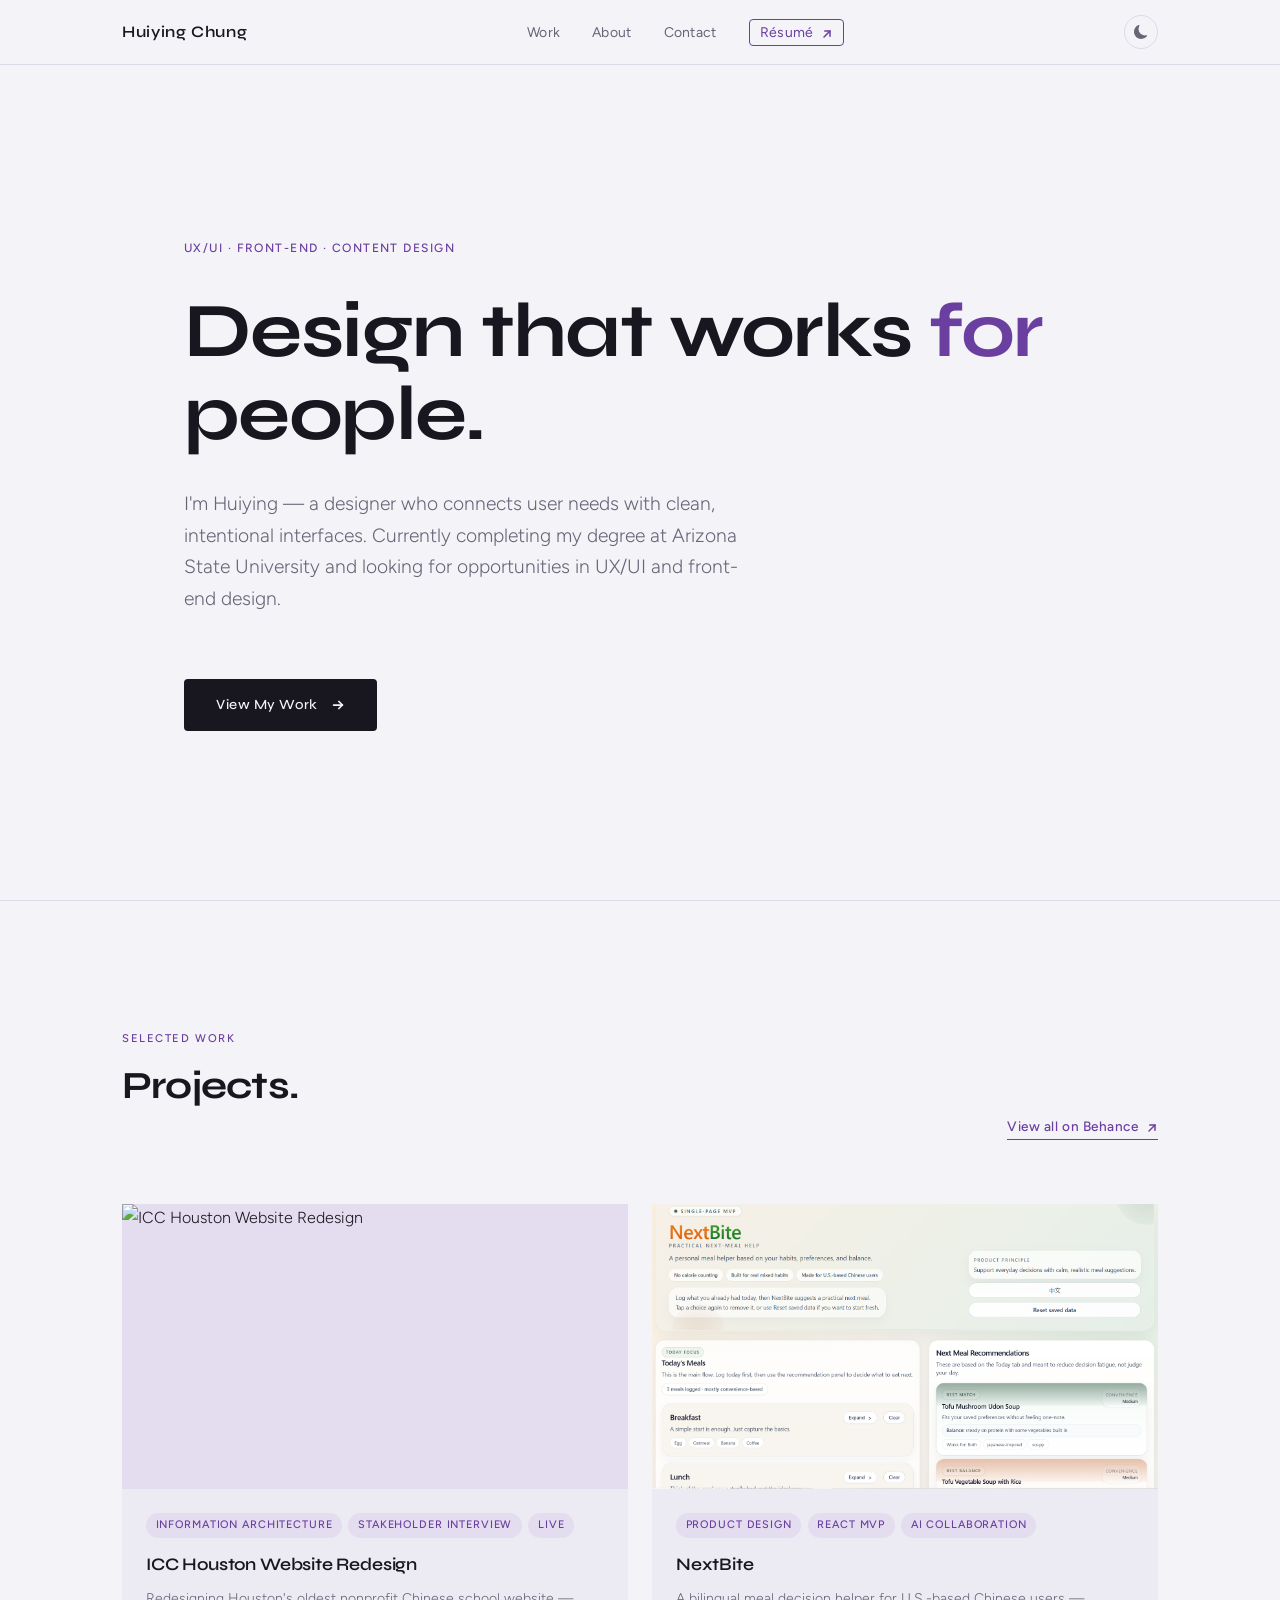
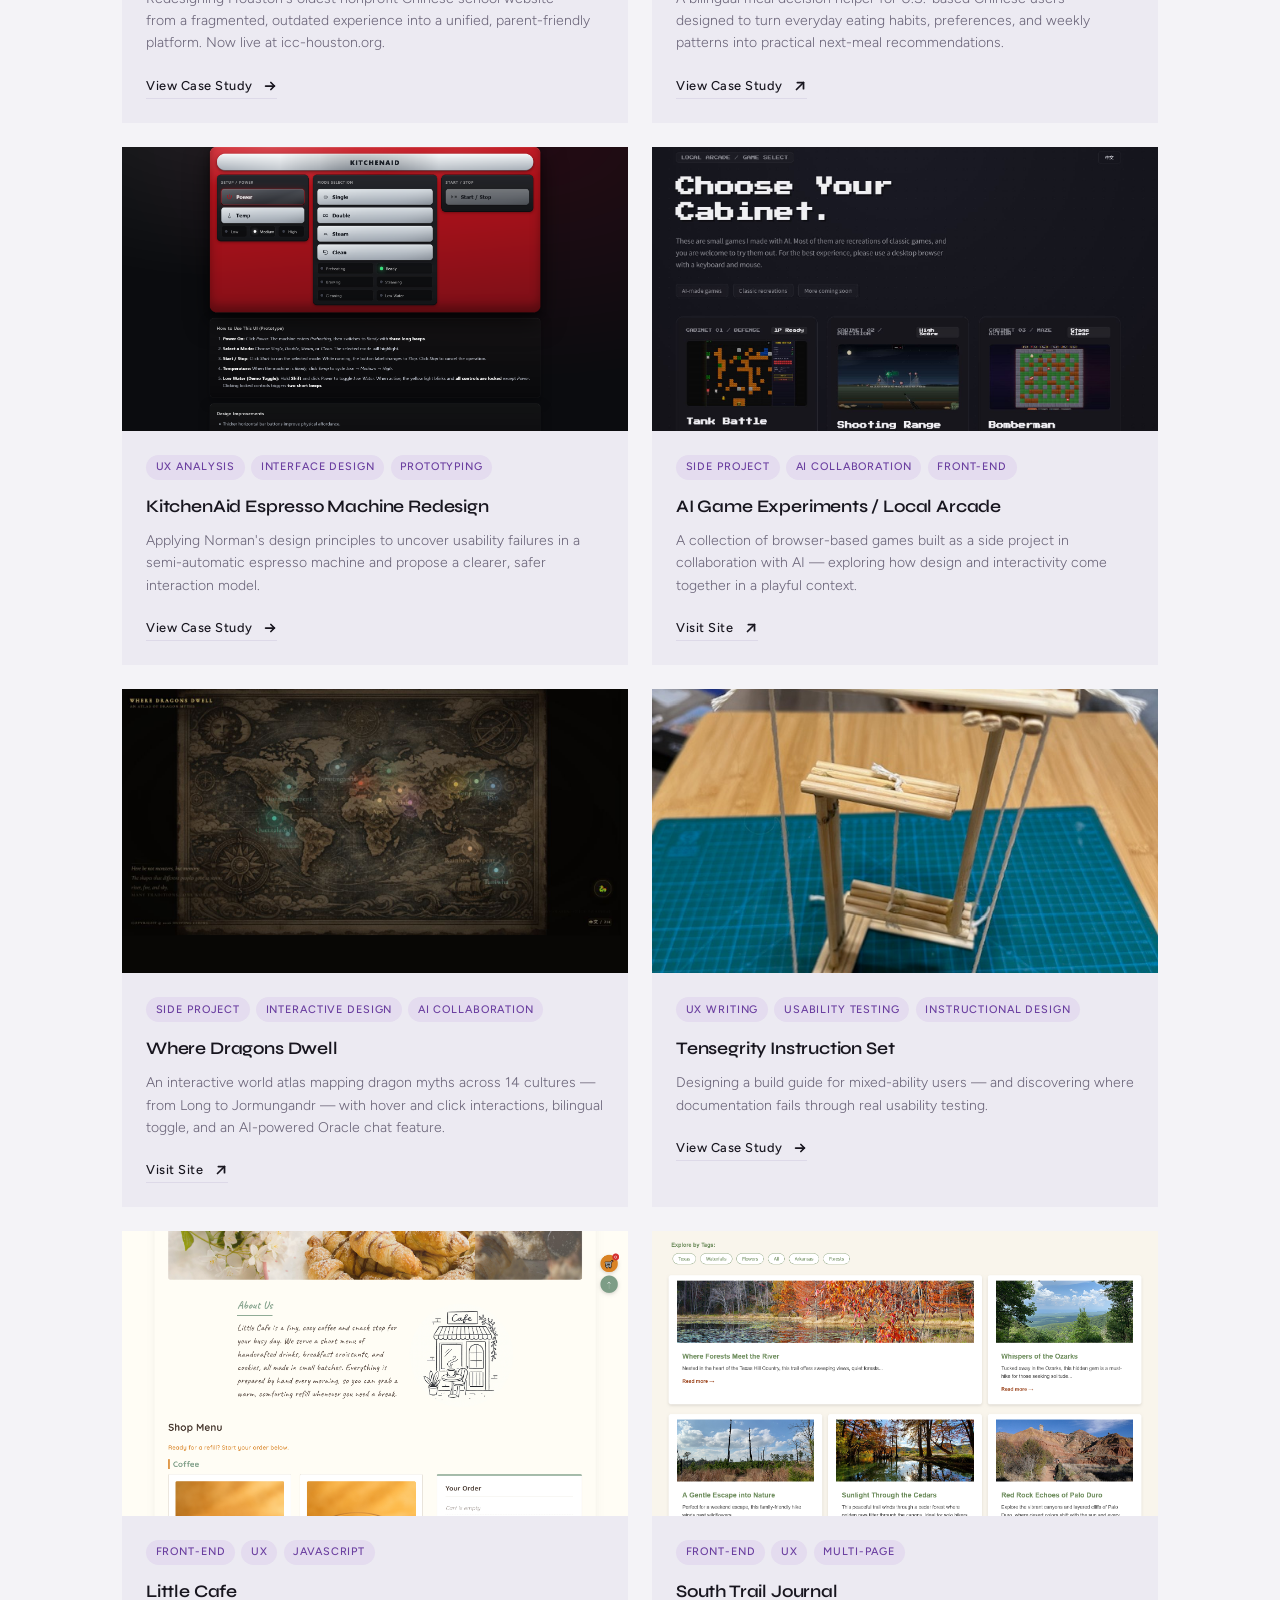
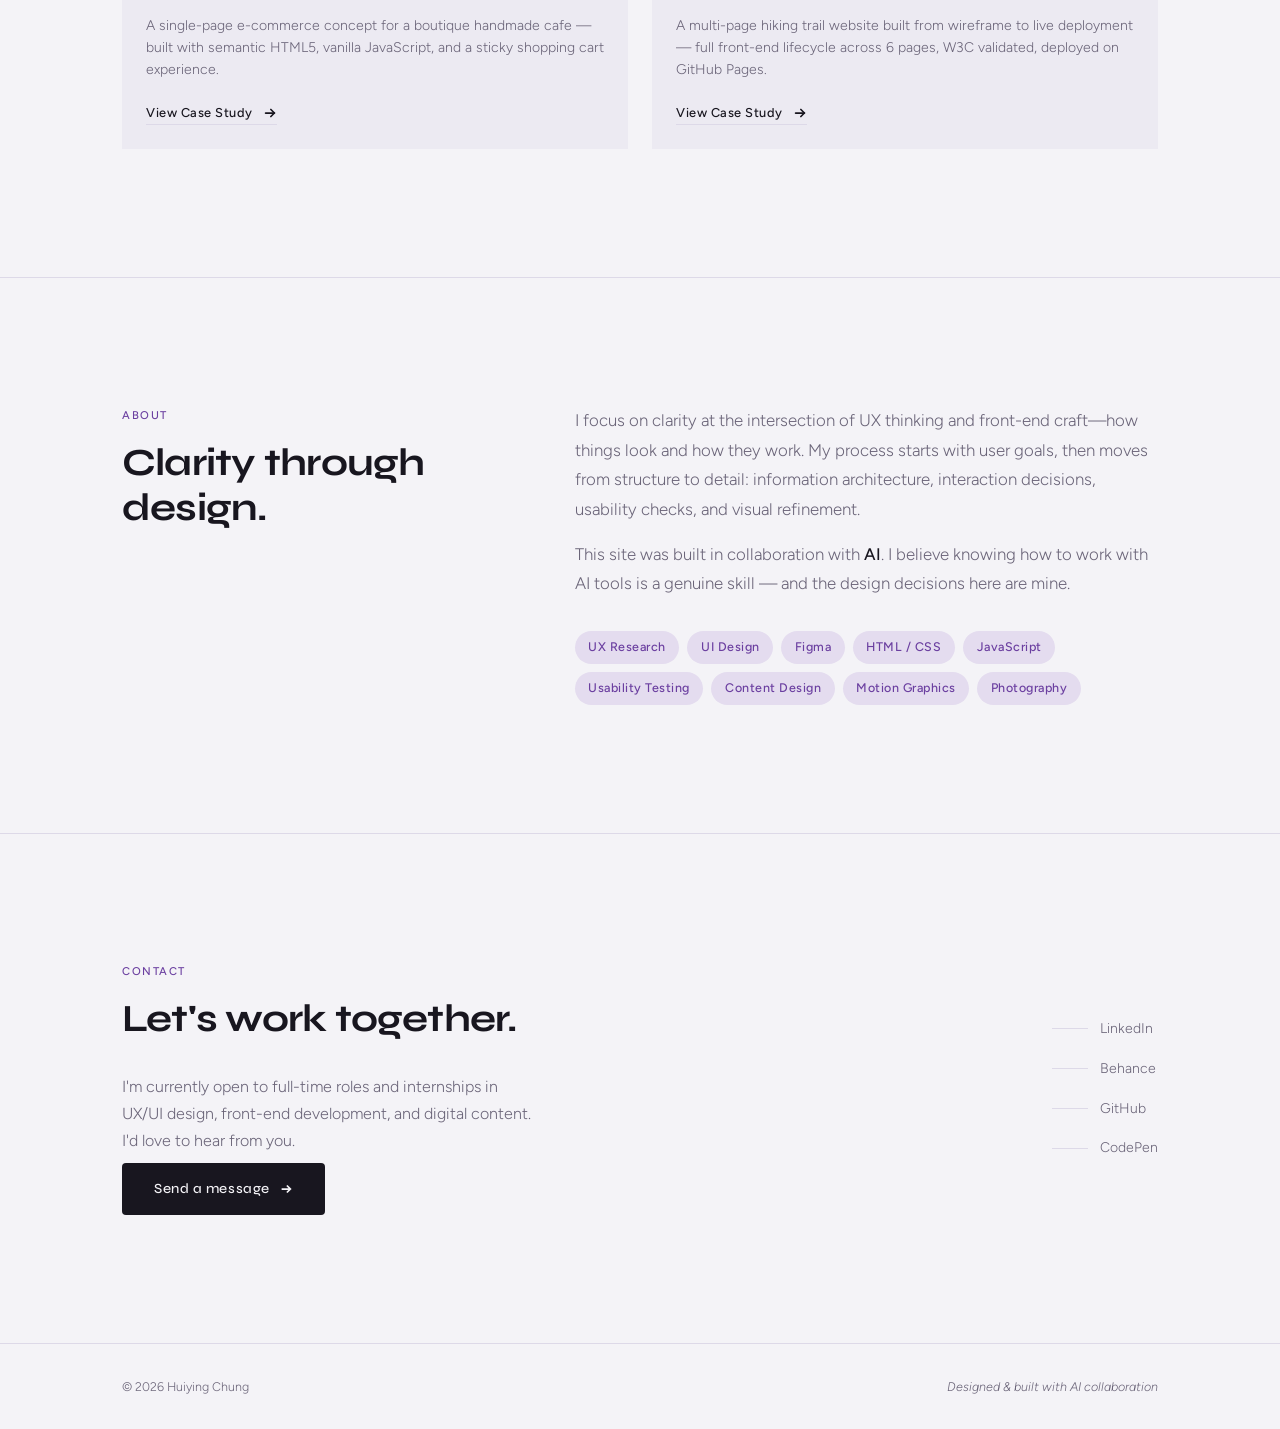
==== commit edaf9947: "Add Where Dragons Dwell side project card to portfolio Adds the dragon-map interactive atlas as a si" ====
--- a/index.html
+++ b/index.html
@@ -152,6 +152,22 @@
             <h3 class="card-title">AI Game Experiments / Local Arcade</h3>
             <p class="card-desc">A collection of browser-based games built as a side project in collaboration with AI — exploring how design and interactivity come together in a playful context.</p>
             <a href="https://claude-games.vercel.app/" target="_blank" class="card-link">Visit Site <svg width="14" height="14" viewBox="0 0 16 16" fill="none" stroke="currentColor" stroke-width="2" stroke-linecap="round" stroke-linejoin="round" aria-hidden="true" style="display:inline-block;vertical-align:middle;margin-left:4px"><path d="M4 12L12 4"/><path d="M5 4h7v7"/></svg></a>
+          </div>
+        </article>
+
+        <article class="card" data-new-tab>
+          <div class="card-thumb">
+            <img src="images/dragon-map-card.jpg" alt="Where Dragons Dwell – an interactive atlas of dragon myths across 14 world cultures">
+          </div>
+          <div class="card-body">
+            <ul class="card-tags">
+              <li class="card-tag">Side Project</li>
+              <li class="card-tag">Interactive Design</li>
+              <li class="card-tag">AI Collaboration</li>
+            </ul>
+            <h3 class="card-title">Where Dragons Dwell</h3>
+            <p class="card-desc">An interactive world atlas mapping dragon myths across 14 cultures — from Long to Jormungandr — with hover and click interactions, bilingual toggle, and an AI-powered Oracle chat feature.</p>
+            <a href="https://dragon-map.vercel.app/" target="_blank" class="card-link">Visit Site <svg width="14" height="14" viewBox="0 0 16 16" fill="none" stroke="currentColor" stroke-width="2" stroke-linecap="round" stroke-linejoin="round" aria-hidden="true" style="display:inline-block;vertical-align:middle;margin-left:4px"><path d="M4 12L12 4"/><path d="M5 4h7v7"/></svg></a>
           </div>
         </article>
 
